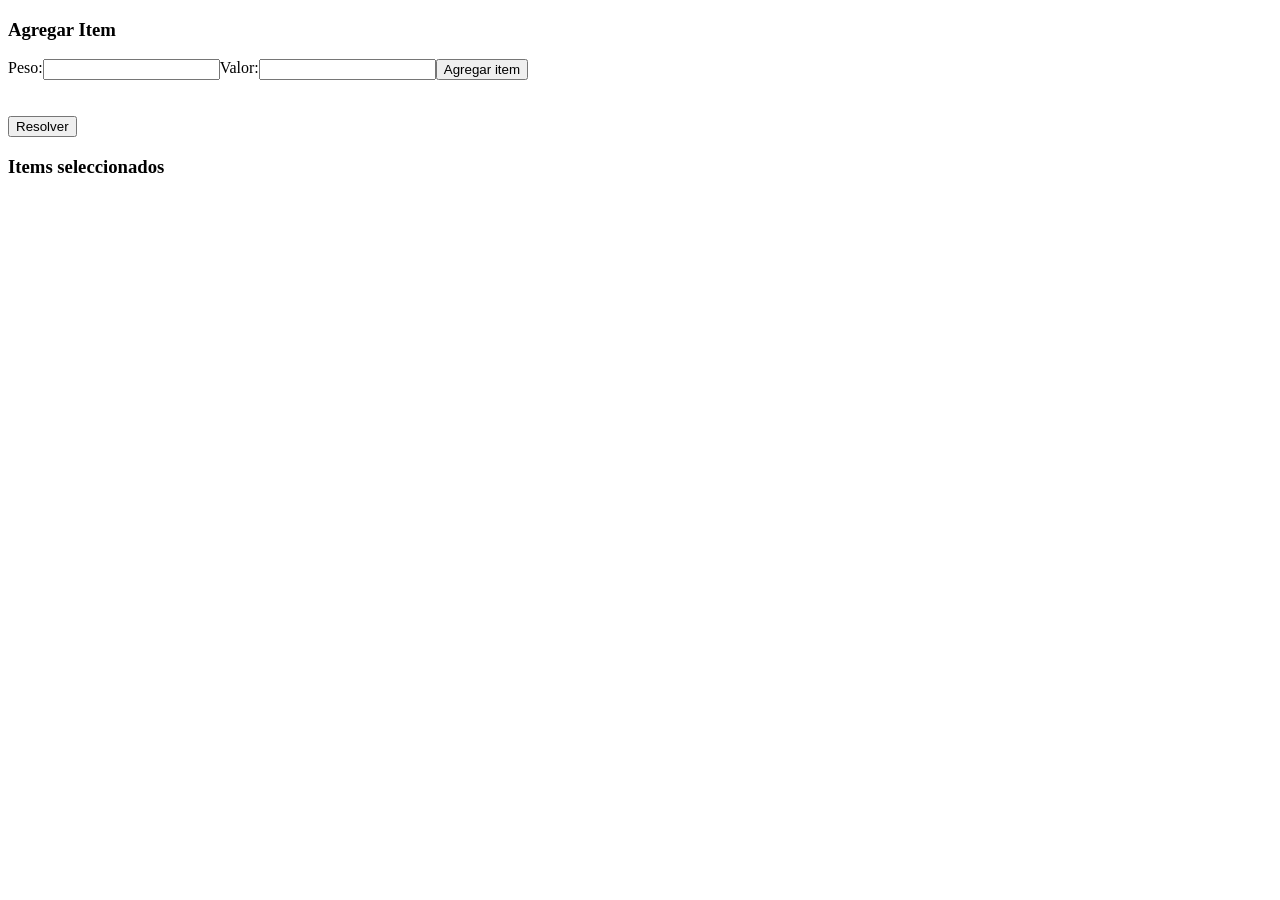
==== index.html @ 5114072d "Integración funciones de c en en js" ====
<!doctype html>
<html>
    <head>
        <title>This is the title of the webpage!</title>
        <script src="knapsack.js" defer></script>
        <script src="resolveKnapsack.js" defer></script>
    </head>
  
    <body>
        <h3>Agregar Item</h3>
        <div id="item-form" style="display: flex;">
            
            <label for="Item-W">Peso:</label><br>
            <input type="number" id="Item-W" name="Item-W"><br>

            <label for="item-V">Valor:</label><br>
            <input type="number" id="item-V" name="item-V">

            <button type="button" id="add-item-btn" onclick="addItem()">Agregar item</button><br>
        </div><br>
        
        <div id="list-items"></div><br>
        
        <button type="button" onclick="solvedKnapsack()">Resolver</button><br>

        <h3>Items seleccionados</h3>
        <div id="chosen-items"></div>
    </body>
</html>
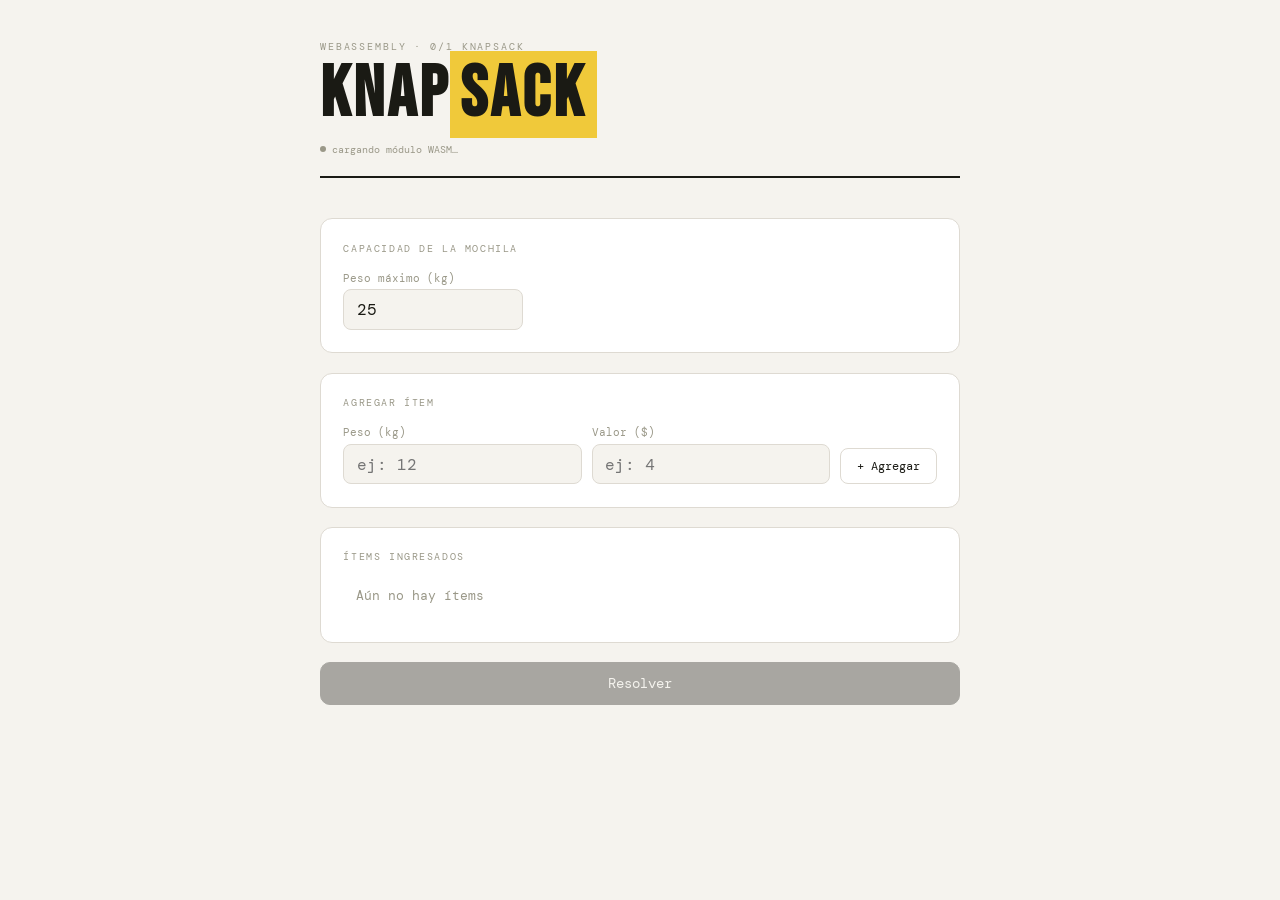
==== commit b72840bd: "frontend estilizado" ====
--- a/index.html
+++ b/index.html
@@ -1,29 +1,80 @@
 <!doctype html>
-<html>
-    <head>
-        <title>This is the title of the webpage!</title>
-        <script src="knapsack.js" defer></script>
-        <script src="resolveKnapsack.js" defer></script>
-    </head>
+<html lang="es">
+<head>
+  <link rel="stylesheet" href="style.css">
+  <meta charset="UTF-8"/>
+  <meta name="viewport" content="width=device-width, initial-scale=1.0"/>
+  <title>Knapsack — WebAssembly</title>
+  <link href="https://fonts.googleapis.com/css2?family=Bebas+Neue&family=DM+Mono:wght@400;500&family=DM+Sans:wght@400;500&display=swap" rel="stylesheet"/>
+  <script src="knapsack.js" defer></script>
+  <script src="resolveKnapsack.js" defer></script>
   
-    <body>
-        <h3>Agregar Item</h3>
-        <div id="item-form" style="display: flex;">
-            
-            <label for="Item-W">Peso:</label><br>
-            <input type="number" id="Item-W" name="Item-W"><br>
+</head>
+<body>
 
-            <label for="item-V">Valor:</label><br>
-            <input type="number" id="item-V" name="item-V">
+<header>
+  <div class="eyebrow">WebAssembly · 0/1 Knapsack</div>
+  <h1>Knap<em>sack</em></h1>
+  <div class="wasm-badge">
+    <div class="wdot spin" id="wdot"></div>
+    <span id="wasm-status">cargando módulo WASM…</span>
+  </div>
+</header>
 
-            <button type="button" id="add-item-btn" onclick="addItem()">Agregar item</button><br>
-        </div><br>
-        
-        <div id="list-items"></div><br>
-        
-        <button type="button" onclick="solvedKnapsack()">Resolver</button><br>
+<div class="container">
 
-        <h3>Items seleccionados</h3>
-        <div id="chosen-items"></div>
-    </body>
-</html>+  <!-- Peso máximo -->
+  <div class="card">
+    <div class="card-label">Capacidad de la mochila</div>
+    <div class="field" style="max-width:180px">
+      <label for="max-weight">Peso máximo (kg)</label>
+      <input type="number" id="max-weight" value="25" min="1" max="100"/>
+    </div>
+  </div>
+
+  <!-- Agregar ítem -->
+  <div class="card">
+    <div class="card-label">Agregar ítem</div>
+    <div class="form-row">
+      <div class="field">
+        <label for="Item-W">Peso (kg)</label>
+        <input type="number" id="Item-W" name="Item-W" placeholder="ej: 12" min="1"/>
+      </div>
+      <div class="field">
+        <label for="item-V">Valor ($)</label>
+        <input type="number" id="item-V" name="item-V" placeholder="ej: 4" min="1"/>
+      </div>
+      <button class="btn" onclick="addItem()">+ Agregar</button>
+    </div>
+  </div>
+
+  <!-- Lista ítems -->
+  <div class="card">
+    <div class="card-label">Ítems ingresados</div>
+    <ul id="list-items">
+      <li class="li-empty">Aún no hay ítems</li>
+    </ul>
+  </div>
+
+  <!-- Resolver -->
+  <button class="btn btn-primary" id="btn-solve" onclick="solvedKnapsack()" disabled>
+    Resolver
+  </button>
+
+  <!-- Resultado -->
+  <div class="card" id="result-section">
+    <div class="card-label">Solución óptima</div>
+    <div class="result-stats">
+      <div class="stat hl">
+        <div class="s-label">Valor máximo</div>
+        <div class="s-val" id="res-valor">—</div>
+      </div>
+      <div class="stat">
+        <div class="s-label">Ítems elegidos</div>
+        <div class="s-val" id="res-count">—</div>
+      </div>
+    </div>
+    <ul id="chosen-items"></ul>
+  </div>
+
+</div>
--- a/style.css
+++ b/style.css
@@ -0,0 +1,195 @@
+*, *::before, *::after { box-sizing: border-box; margin: 0; padding: 0; }
+
+:root {
+    --bg:      #f5f3ee;
+    --surface: #ffffff;
+    --border:  #dedad2;
+    --accent:  #1a1a14;
+    --yellow:  #f0c93a;
+    --muted:   #9a9888;
+    --success: #2d8a55;
+    --danger:  #d94f4f;
+    --bebas:   'Bebas Neue', sans-serif;
+    --mono:    'DM Mono', monospace;
+    --sans:    'DM Sans', sans-serif;
+}
+
+body {
+    background: var(--bg);
+    font-family: var(--sans);
+    color: var(--accent);
+    min-height: 100vh;
+    padding: 2.5rem 1rem 5rem;
+}
+
+header {
+    max-width: 640px;
+    margin: 0 auto 2.5rem;
+    border-bottom: 2px solid var(--accent);
+    padding-bottom: 1.2rem;
+}
+.eyebrow {
+    font-family: var(--mono);
+    font-size: .65rem;
+    letter-spacing: .18em;
+    text-transform: uppercase;
+    color: var(--muted);
+    margin-bottom: .4rem;
+}
+header h1 {
+    font-family: var(--bebas);
+    font-size: clamp(2.8rem, 8vw, 4.5rem);
+    letter-spacing: .04em;
+    line-height: 1;
+}
+header h1 em { font-style: normal; background: var(--yellow); padding: 0 .15em; }
+
+.wasm-badge {
+    display: inline-flex;
+    align-items: center;
+    gap: .4rem;
+    font-family: var(--mono);
+    font-size: .65rem;
+    color: var(--muted);
+    margin-top: .7rem;
+}
+.wdot { width: 6px; height: 6px; border-radius: 50%; background: var(--muted); transition: background .3s; }
+.wdot.ok  { background: var(--success); }
+.wdot.err { background: var(--danger); }
+.wdot.spin { animation: blink .9s infinite; }
+@keyframes blink { 0%,100%{opacity:1}50%{opacity:.2} }
+
+.container {
+    max-width: 640px;
+    margin: 0 auto;
+    display: flex;
+    flex-direction: column;
+    gap: 1.2rem;
+}
+
+.card {
+    background: var(--surface);
+    border: 1px solid var(--border);
+    border-radius: 12px;
+    padding: 1.4rem;
+}
+.card-label {
+    font-family: var(--mono);
+    font-size: .62rem;
+    letter-spacing: .16em;
+    text-transform: uppercase;
+    color: var(--muted);
+    margin-bottom: 1rem;
+}
+
+.form-row {
+    display: grid;
+    grid-template-columns: 1fr 1fr auto;
+    gap: .6rem;
+    align-items: end;
+}
+.field { display: flex; flex-direction: column; gap: .3rem; }
+.field label { font-family: var(--mono); font-size: .7rem; color: var(--muted); }
+.field input {
+    background: var(--bg);
+    border: 1px solid var(--border);
+    border-radius: 8px;
+    color: var(--accent);
+    font-family: var(--mono);
+    font-size: 1rem;
+    padding: .55rem .8rem;
+    outline: none;
+    transition: border-color .15s;
+    width: 100%;
+}
+.field input:focus { border-color: var(--accent); }
+
+.btn {
+    font-family: var(--mono);
+    font-size: .78rem;
+    border-radius: 8px;
+    padding: .58rem 1rem;
+    cursor: pointer;
+    border: 1px solid var(--border);
+    background: var(--surface);
+    color: var(--accent);
+    transition: all .15s;
+    white-space: nowrap;
+    align-self: end;
+}
+.btn:hover { background: var(--bg); border-color: var(--accent); }
+
+.btn-primary {
+    background: var(--accent);
+    color: var(--bg);
+    border-color: var(--accent);
+    width: 100%;
+    padding: .75rem;
+    font-size: .85rem;
+    border-radius: 10px;
+}
+.btn-primary:hover { opacity: .85; }
+.btn-primary:disabled { opacity: .35; cursor: not-allowed; }
+
+#list-items {
+    list-style: none;
+    display: flex;
+    flex-direction: column;
+    gap: .35rem;
+    min-height: 40px;
+}
+#list-items li {
+    display: flex;
+    align-items: center;
+    gap: .6rem;
+    padding: .5rem .8rem;
+    background: var(--bg);
+    border: 1px solid var(--border);
+    border-radius: 8px;
+    font-family: var(--mono);
+    font-size: .82rem;
+    animation: fadeIn .2s ease;
+}
+.li-idx { font-size: .68rem; color: var(--muted); min-width: 46px; }
+.li-meta { color: var(--muted); margin-left: auto; font-size: .75rem; }
+.li-empty { color: var(--muted); font-family: var(--mono); font-size: .8rem; text-align: center; padding: .5rem; border: none !important; background: none !important; }
+
+@keyframes fadeIn { from{opacity:0;transform:translateY(-3px)} to{opacity:1;transform:none} }
+
+#result-section { display: none; }
+
+.result-stats {
+    display: grid;
+    grid-template-columns: 1fr 1fr;
+    gap: .6rem;
+    margin-bottom: 1rem;
+}
+.stat {
+    background: var(--bg);
+    border: 1px solid var(--border);
+    border-radius: 8px;
+    padding: .7rem .9rem;
+}
+.stat .s-label { font-family: var(--mono); font-size: .6rem; letter-spacing: .12em; text-transform: uppercase; color: var(--muted); margin-bottom: .15rem; }
+.stat .s-val { font-family: var(--bebas); font-size: 2rem; line-height: 1; }
+.stat.hl .s-val { color: var(--success); }
+
+#chosen-items {
+    list-style: none;
+    display: flex;
+    flex-direction: column;
+    gap: .35rem;
+}
+#chosen-items li {
+    display: flex;
+    align-items: center;
+    gap: .6rem;
+    padding: .5rem .8rem;
+    background: var(--bg);
+    border: 1px solid var(--border);
+    border-left: 3px solid var(--yellow);
+    border-radius: 8px;
+    font-family: var(--mono);
+    font-size: .82rem;
+    animation: fadeIn .25s ease;
+}
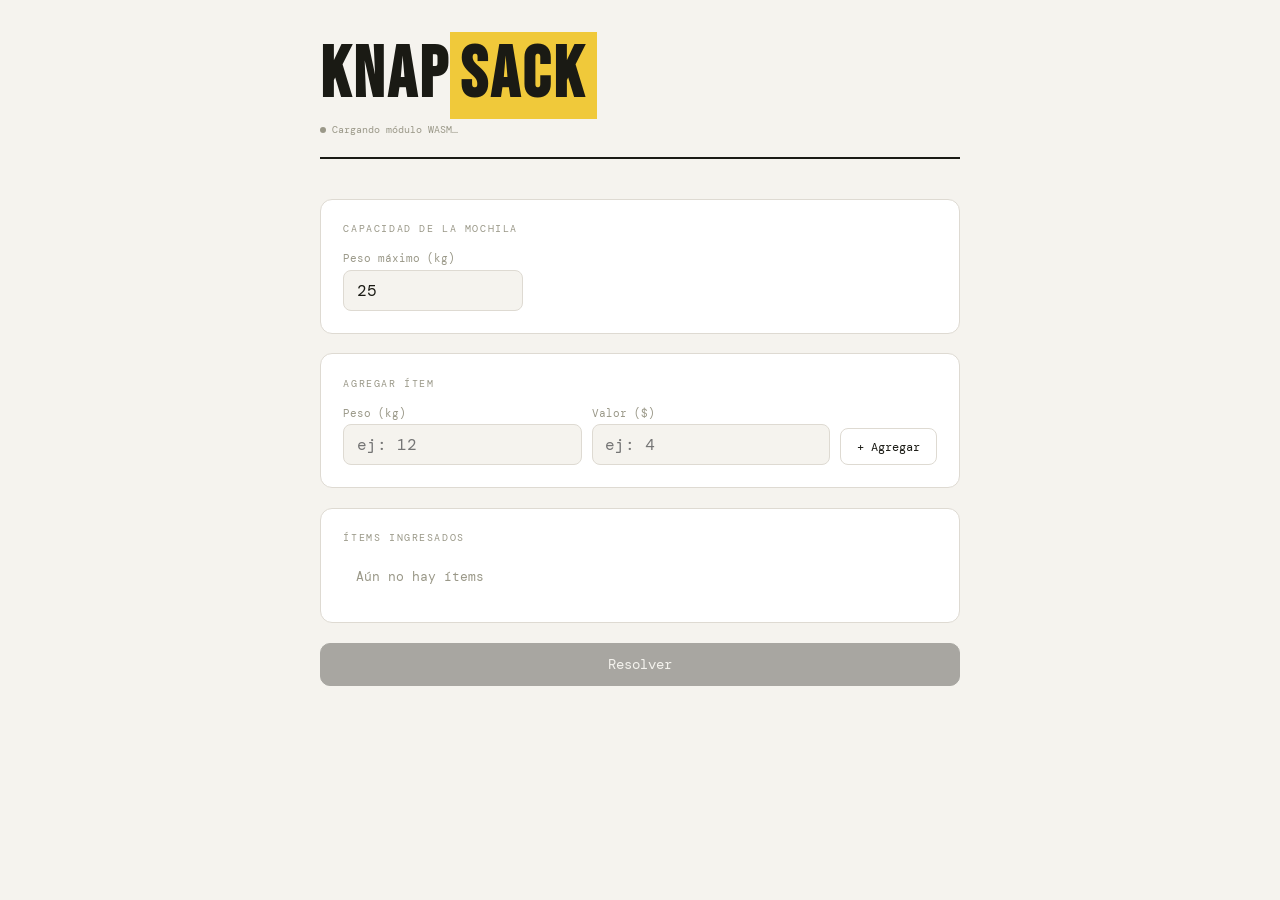
==== commit 2c421ce4: "cambios menores" ====
--- a/index.html
+++ b/index.html
@@ -13,11 +13,11 @@
 <body>
 
 <header>
-  <div class="eyebrow">WebAssembly · 0/1 Knapsack</div>
+ 
   <h1>Knap<em>sack</em></h1>
   <div class="wasm-badge">
     <div class="wdot spin" id="wdot"></div>
-    <span id="wasm-status">cargando módulo WASM…</span>
+    <span id="wasm-status">Cargando módulo WASM…</span>
   </div>
 </header>
 
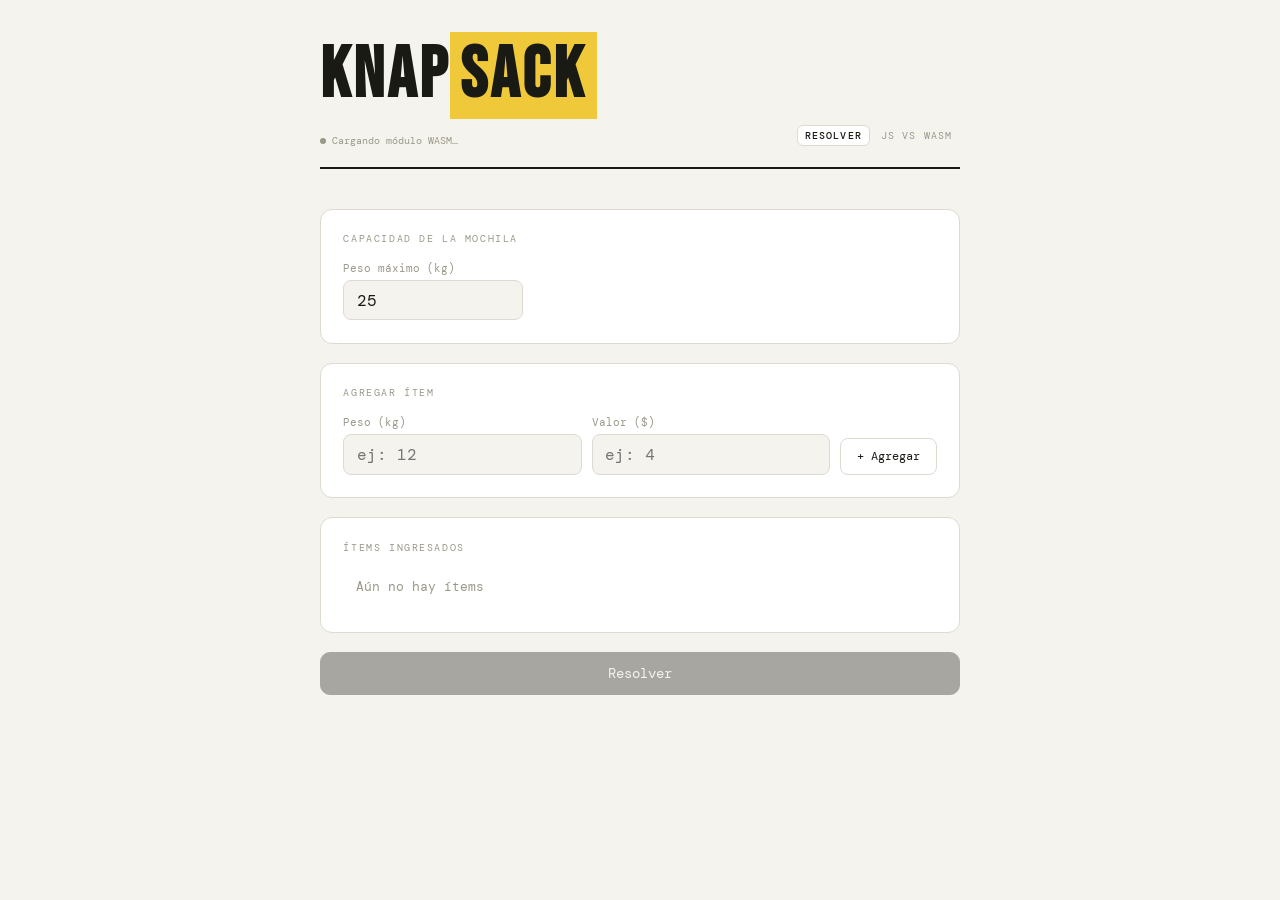
==== commit a308850a: "add comparison js and wasm view and logic Co-authored-by: Copilot <copilot@github.com>" ====
--- a/index.html
+++ b/index.html
@@ -15,9 +15,15 @@
 <header>
  
   <h1>Knap<em>sack</em></h1>
-  <div class="wasm-badge">
-    <div class="wdot spin" id="wdot"></div>
-    <span id="wasm-status">Cargando módulo WASM…</span>
+  <div class="header-bottom">
+    <div class="wasm-badge">
+      <div class="wdot spin" id="wdot"></div>
+      <span id="wasm-status">Cargando módulo WASM…</span>
+    </div>
+    <nav class="header-nav">
+      <a href="index.html" class="nav-link active">Resolver</a>
+      <a href="comparison.html" class="nav-link">JS vs WASM</a>
+    </nav>
   </div>
 </header>
 
--- a/style.css
+++ b/style.css
@@ -44,6 +44,14 @@
 }
 header h1 em { font-style: normal; background: var(--yellow); padding: 0 .15em; }
 
+.header-bottom {
+    display: flex;
+    align-items: center;
+    justify-content: space-between;
+    margin-top: .7rem;
+    gap: 1rem;
+}
+
 .wasm-badge {
     display: inline-flex;
     align-items: center;
@@ -58,6 +66,37 @@
 .wdot.err { background: var(--danger); }
 .wdot.spin { animation: blink .9s infinite; }
 @keyframes blink { 0%,100%{opacity:1}50%{opacity:.2} }
+
+.header-nav {
+    display: flex;
+    gap: .2rem;
+}
+ 
+.nav-link {
+    font-family: var(--mono);
+    font-size: .65rem;
+    letter-spacing: .1em;
+    text-transform: uppercase;
+    text-decoration: none;
+    color: var(--muted);
+    padding: .3em .7em;
+    border-radius: 6px;
+    border: 1px solid transparent;
+    transition: all .15s;
+}
+ 
+.nav-link:hover {
+    color: var(--accent);
+    border-color: var(--border);
+    background: var(--surface);
+}
+ 
+.nav-link.active {
+    color: var(--accent);
+    background: var(--surface);
+    border-color: var(--border);
+    font-weight: 500;
+}
 
 .container {
     max-width: 640px;
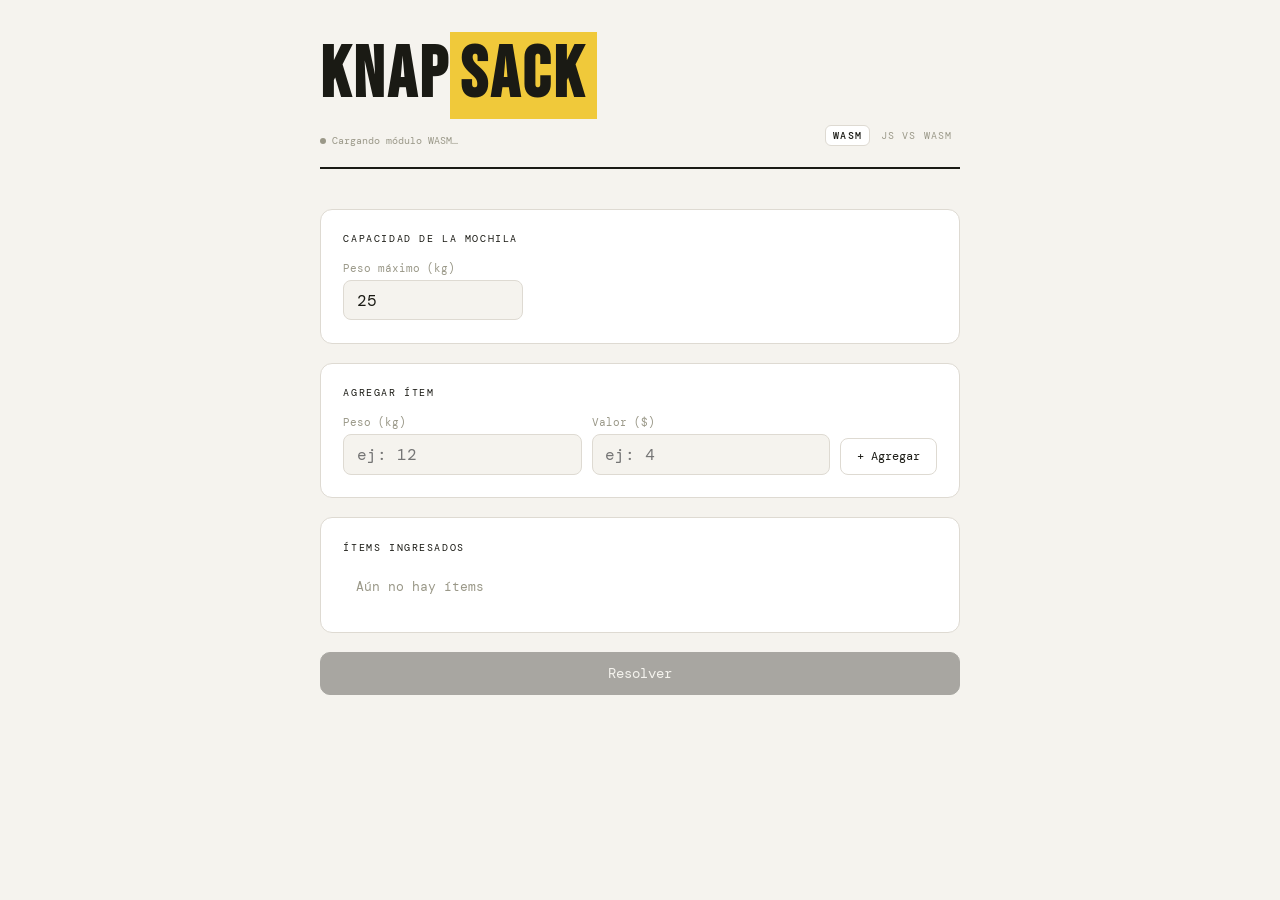
==== commit 845a88b0: "correciones de estilo" ====
--- a/index.html
+++ b/index.html
@@ -21,7 +21,7 @@
       <span id="wasm-status">Cargando módulo WASM…</span>
     </div>
     <nav class="header-nav">
-      <a href="index.html" class="nav-link active">Resolver</a>
+      <a href="index.html" class="nav-link active">WASM</a>
       <a href="comparison.html" class="nav-link">JS vs WASM</a>
     </nav>
   </div>
--- a/style.css
+++ b/style.css
@@ -117,7 +117,6 @@
     font-size: .62rem;
     letter-spacing: .16em;
     text-transform: uppercase;
-    color: var(--muted);
     margin-bottom: 1rem;
 }
 
@@ -189,7 +188,7 @@
     font-size: .82rem;
     animation: fadeIn .2s ease;
 }
-.li-idx { font-size: .68rem; color: var(--muted); min-width: 46px; }
+.li-idx { font-size: .68rem; min-width: 46px; }
 .li-meta { color: var(--muted); margin-left: auto; font-size: .75rem; }
 .li-empty { color: var(--muted); font-family: var(--mono); font-size: .8rem; text-align: center; padding: .5rem; border: none !important; background: none !important; }
 
